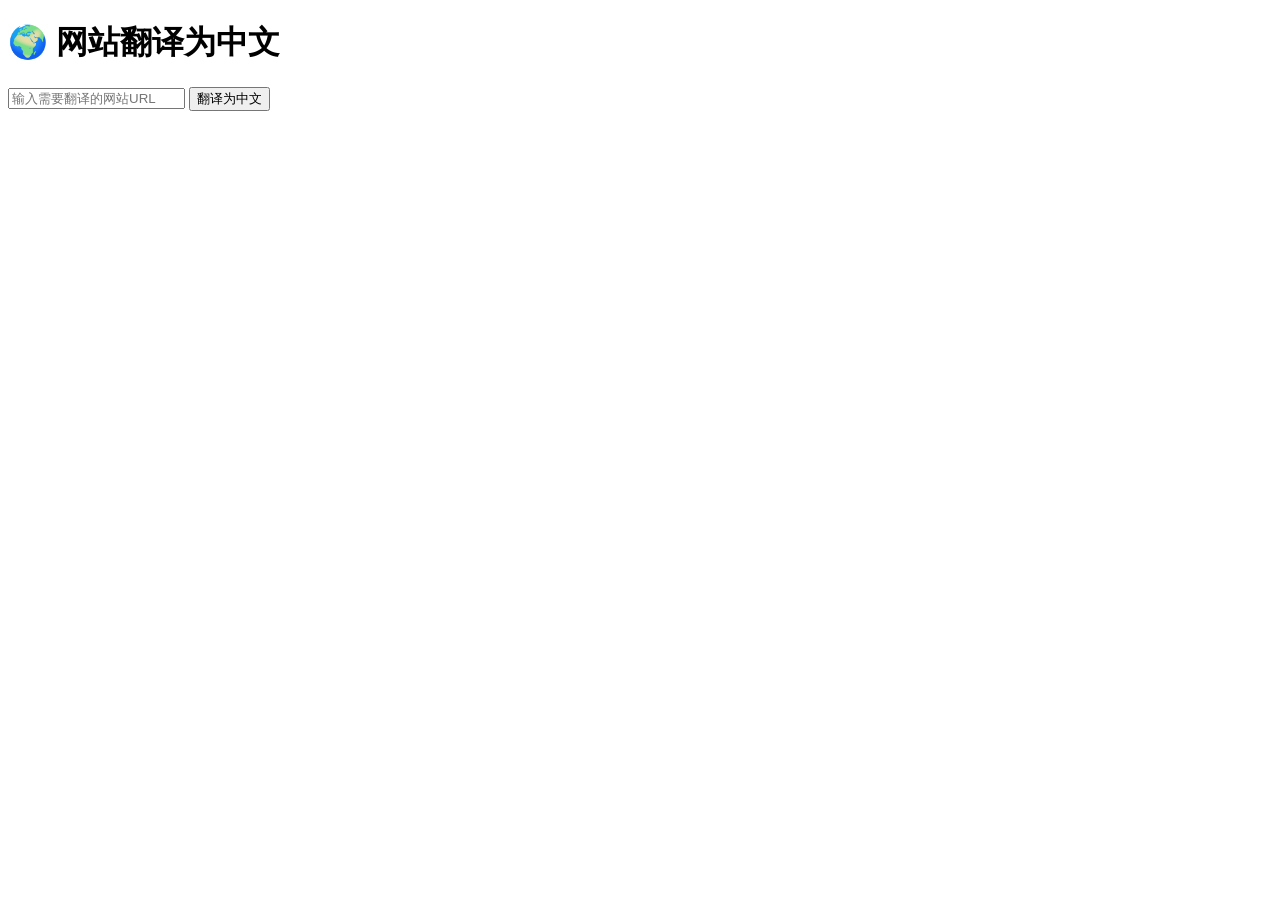
==== index.html @ 13d53177 "Create index.html" ====
<!DOCTYPE html>
<html lang="zh-CN">
<head>
<meta charset="UTF-8">
<meta name="viewport" content="width=device-width, initial-scale=1.0">
<title>网页翻译器</title>

<link rel="stylesheet" href="style.css">

</head>

<body>

<div class="container">

<h1>🌍 网站翻译为中文</h1>

<div class="search">

<input
 type="text"
 id="url"
 placeholder="输入需要翻译的网站URL"
>

<button onclick="translateSite()">
翻译为中文
</button>

</div>

<div id="viewer"></div>

</div>

<script src="script.js"></script>

</body>
</html>
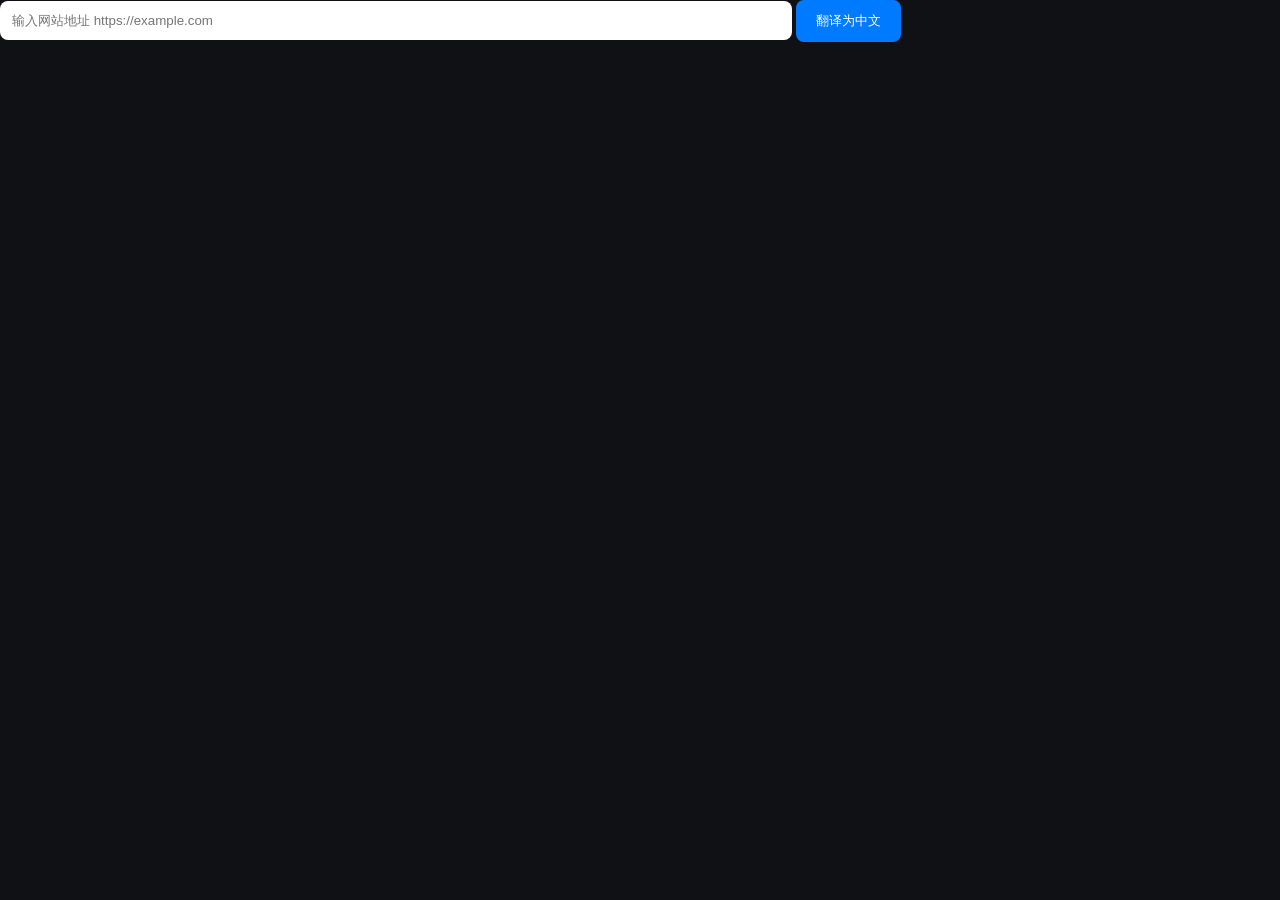
==== commit 21bdb14b: "Update index.html" ====
--- a/index.html
+++ b/index.html
@@ -3,7 +3,7 @@
 <head>
 <meta charset="UTF-8">
 <meta name="viewport" content="width=device-width, initial-scale=1.0">
-<title>网页翻译器</title>
+<title>网站翻译浏览器</title>
 
 <link rel="stylesheet" href="style.css">
 
@@ -11,27 +11,21 @@
 
 <body>
 
-<div class="container">
-
-<h1>🌍 网站翻译为中文</h1>
-
-<div class="search">
+<div class="topbar">
 
 <input
- type="text"
- id="url"
- placeholder="输入需要翻译的网站URL"
+id="url"
+type="text"
+placeholder="输入网站地址 https://example.com"
 >
 
-<button onclick="translateSite()">
+<button id="btn">
 翻译为中文
 </button>
 
 </div>
 
-<div id="viewer"></div>
-
-</div>
+<iframe id="viewer"></iframe>
 
 <script src="script.js"></script>
 
--- a/style.css
+++ b/style.css
@@ -0,0 +1,68 @@
+body {
+
+font-family: -apple-system, BlinkMacSystemFont;
+
+margin:0;
+padding:0;
+
+background:#0f1115;
+color:white;
+
+}
+
+.container {
+
+padding:20px;
+
+}
+
+h1{
+text-align:center;
+}
+
+.search{
+
+text-align:center;
+
+margin:20px 0;
+
+}
+
+input{
+
+width:60%;
+padding:12px;
+border-radius:8px;
+border:none;
+
+}
+
+button{
+
+padding:12px 20px;
+border:none;
+border-radius:8px;
+
+background:#007aff;
+color:white;
+
+cursor:pointer;
+
+}
+
+#viewer{
+
+width:100%;
+height:80vh;
+
+margin-top:20px;
+
+}
+
+iframe{
+
+width:100%;
+height:100%;
+border:none;
+
+}
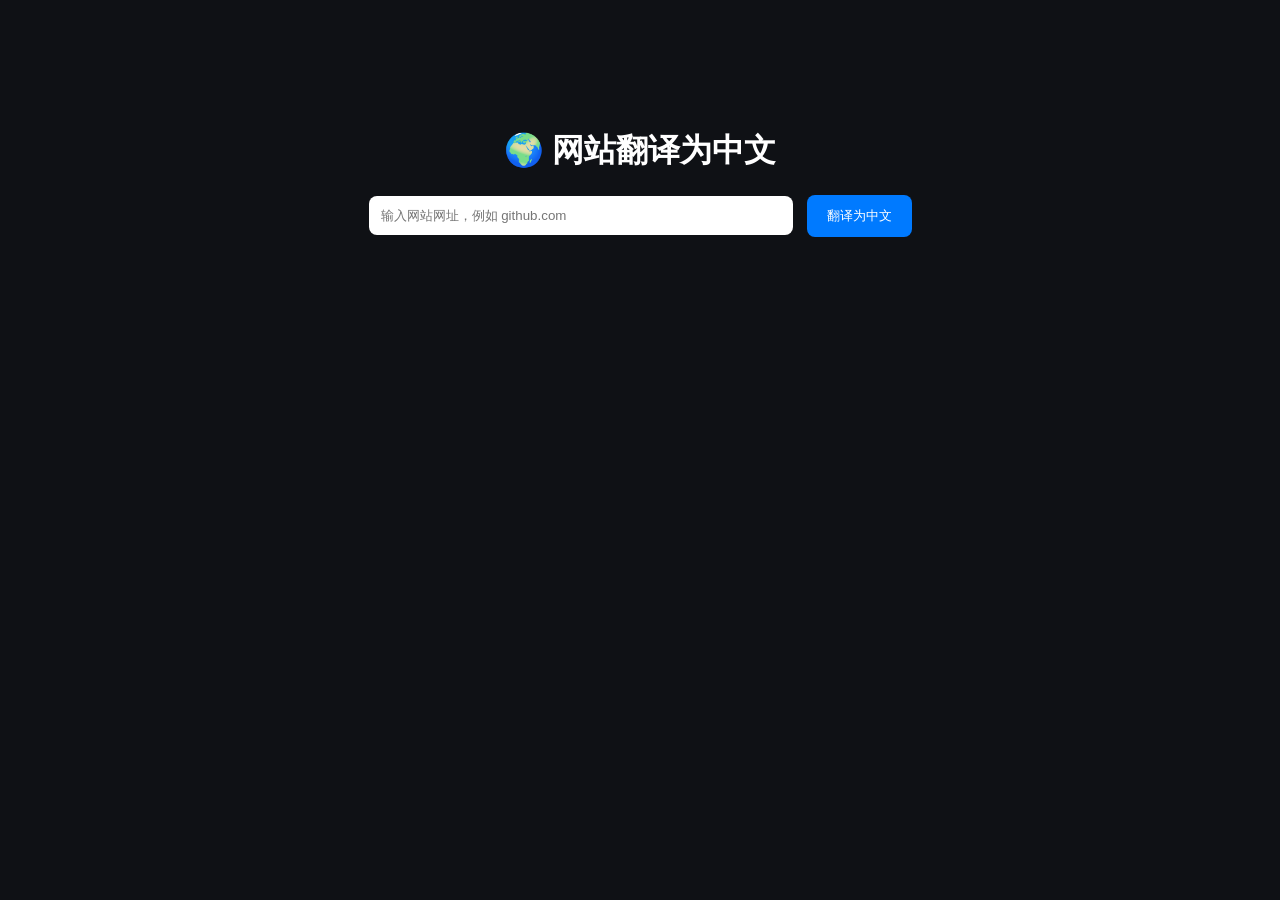
==== commit bcab503d: "Update index.html" ====
--- a/index.html
+++ b/index.html
@@ -3,31 +3,20 @@
 <head>
 <meta charset="UTF-8">
 <meta name="viewport" content="width=device-width, initial-scale=1.0">
-<title>网站翻译浏览器</title>
-
-<link rel="stylesheet" href="style.css">
-
+<title>网站翻译器</title>
+<style>
+body{ font-family:-apple-system; background:#0f1115; color:white; text-align:center; padding-top:100px;}
+input{width:400px; padding:12px; border-radius:8px; border:none;}
+button{padding:12px 20px; margin-left:10px; border:none; border-radius:8px; background:#007aff; color:white; cursor:pointer;}
+</style>
 </head>
-
 <body>
 
-<div class="topbar">
+<h1>🌍 网站翻译为中文</h1>
 
-<input
-id="url"
-type="text"
-placeholder="输入网站地址 https://example.com"
->
-
-<button id="btn">
-翻译为中文
-</button>
-
-</div>
-
-<iframe id="viewer"></iframe>
+<input id="url" placeholder="输入网站网址，例如 github.com" />
+<button id="btn">翻译为中文</button>
 
 <script src="script.js"></script>
-
 </body>
 </html>
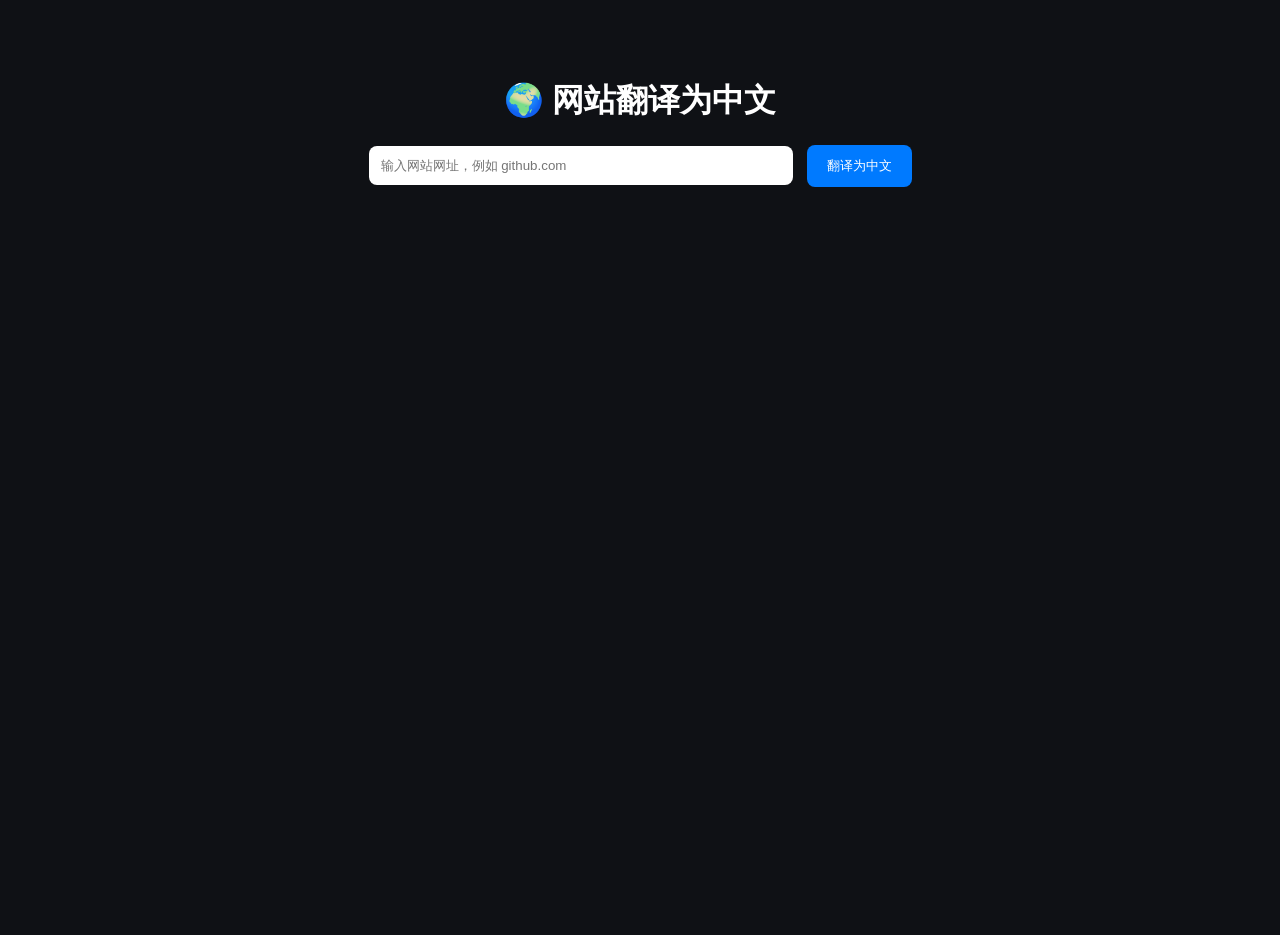
==== commit 5f2a2c76: "Update index.html" ====
--- a/index.html
+++ b/index.html
@@ -5,9 +5,11 @@
 <meta name="viewport" content="width=device-width, initial-scale=1.0">
 <title>网站翻译器</title>
 <style>
-body{ font-family:-apple-system; background:#0f1115; color:white; text-align:center; padding-top:100px;}
+body{ font-family:-apple-system; background:#0f1115; color:white; text-align:center; padding-top:50px; }
 input{width:400px; padding:12px; border-radius:8px; border:none;}
 button{padding:12px 20px; margin-left:10px; border:none; border-radius:8px; background:#007aff; color:white; cursor:pointer;}
+#iframeContainer{ margin-top:20px; width:100%; height:80vh; }
+iframe{ width:100%; height:100%; border:none; }
 </style>
 </head>
 <body>
@@ -17,6 +19,10 @@
 <input id="url" placeholder="输入网站网址，例如 github.com" />
 <button id="btn">翻译为中文</button>
 
+<div id="iframeContainer">
+<iframe id="viewer"></iframe>
+</div>
+
 <script src="script.js"></script>
 </body>
 </html>
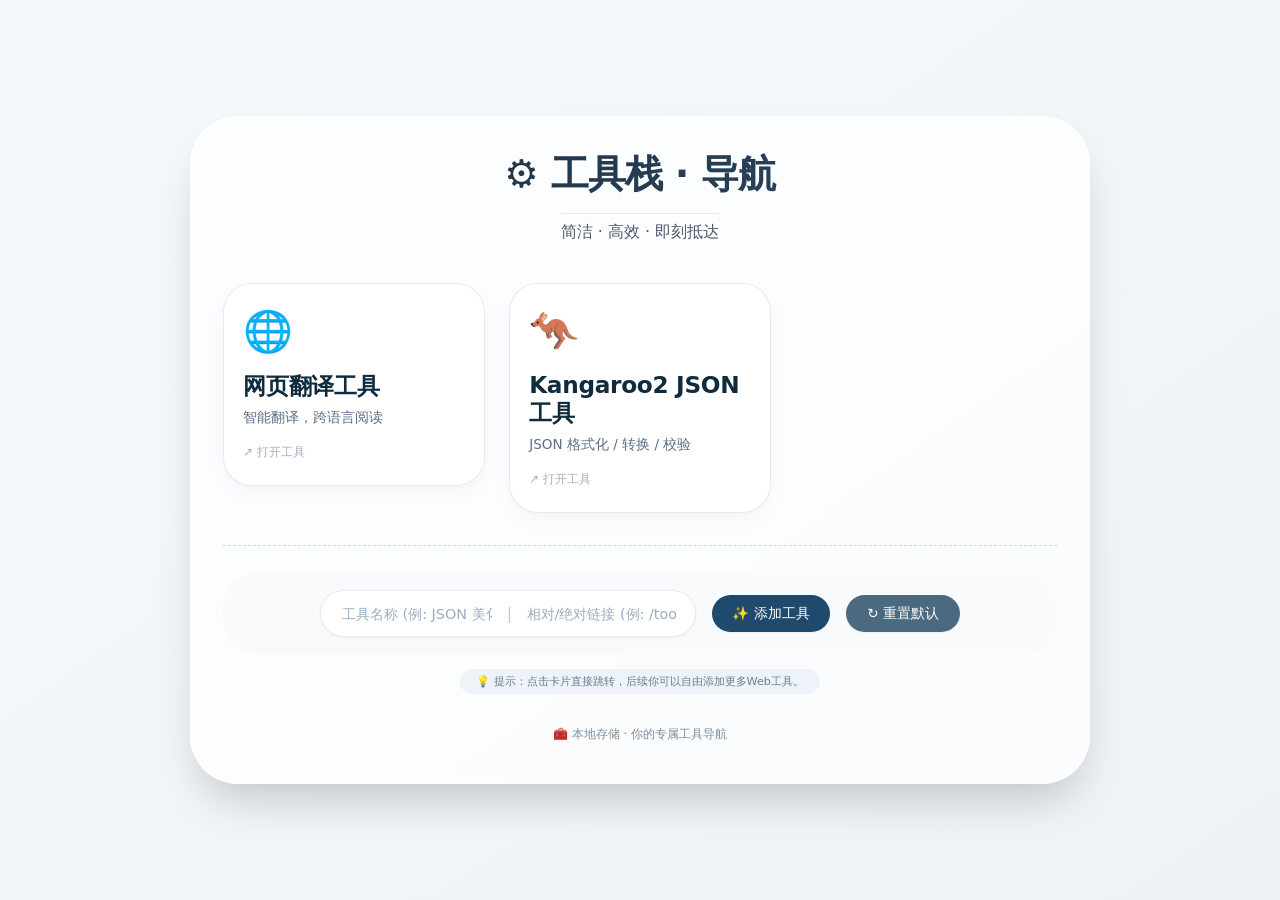
==== commit 0a548da7: "Update index.html" ====
--- a/index.html
+++ b/index.html
@@ -1,28 +1,726 @@
 <!DOCTYPE html>
 <html lang="zh-CN">
 <head>
-<meta charset="UTF-8">
-<meta name="viewport" content="width=device-width, initial-scale=1.0">
-<title>网站翻译器</title>
-<style>
-body{ font-family:-apple-system; background:#0f1115; color:white; text-align:center; padding-top:50px; }
-input{width:400px; padding:12px; border-radius:8px; border:none;}
-button{padding:12px 20px; margin-left:10px; border:none; border-radius:8px; background:#007aff; color:white; cursor:pointer;}
-#iframeContainer{ margin-top:20px; width:100%; height:80vh; }
-iframe{ width:100%; height:100%; border:none; }
-</style>
+    <meta charset="UTF-8">
+    <meta name="viewport" content="width=device-width, initial-scale=1.0, user-scalable=yes">
+    <title>Web工具导航 | 简洁工具箱</title>
+    <style>
+        * {
+            margin: 0;
+            padding: 0;
+            box-sizing: border-box;
+        }
+
+        body {
+            font-family: 'Inter', system-ui, -apple-system, 'Segoe UI', Roboto, Helvetica, 'Noto Sans', sans-serif;
+            background: linear-gradient(145deg, #f6f9fc 0%, #eef2f5 100%);
+            min-height: 100vh;
+            display: flex;
+            flex-direction: column;
+            align-items: center;
+            justify-content: center;
+            padding: 2rem 1.5rem;
+        }
+
+        /* 主容器 - 卡片式导航面板 */
+        .nav-container {
+            max-width: 900px;
+            width: 100%;
+            background: rgba(255,255,255,0.75);
+            backdrop-filter: blur(2px);
+            border-radius: 3rem;
+            box-shadow: 0 25px 45px -12px rgba(0,0,0,0.2), 0 1px 2px rgba(0,0,0,0.02);
+            padding: 2rem 2rem 2.5rem;
+            transition: all 0.2s ease;
+            border: 1px solid rgba(255,255,255,0.6);
+        }
+
+        /* 头部简介 */
+        .header {
+            text-align: center;
+            margin-bottom: 2.5rem;
+        }
+        .header h1 {
+            font-size: 2.4rem;
+            font-weight: 600;
+            letter-spacing: -0.02em;
+            background: linear-gradient(135deg, #1e2b3c, #2c4b66);
+            background-clip: text;
+            -webkit-background-clip: text;
+            color: transparent;
+            margin-bottom: 0.5rem;
+        }
+        .header p {
+            color: #4a5b6e;
+            font-weight: 450;
+            font-size: 1rem;
+            margin-top: 0.3rem;
+            border-top: 1px solid #e2e8f0;
+            display: inline-block;
+            padding-top: 0.5rem;
+        }
+
+        /* 工具网格 — 现代感卡片布局 */
+        .tools-grid {
+            display: grid;
+            grid-template-columns: repeat(auto-fill, minmax(260px, 1fr));
+            gap: 1.5rem;
+            margin-bottom: 2rem;
+        }
+
+        /* 单个工具卡片 */
+        .tool-card {
+            background: white;
+            border-radius: 1.8rem;
+            padding: 1.5rem 1.2rem;
+            transition: transform 0.2s cubic-bezier(0.2, 0.9, 0.4, 1.1), box-shadow 0.2s ease;
+            box-shadow: 0 8px 20px rgba(0, 0, 0, 0.03), 0 2px 4px rgba(0, 0, 0, 0.02);
+            border: 1px solid rgba(203, 213, 225, 0.5);
+            cursor: pointer;
+            text-decoration: none;
+            display: flex;
+            flex-direction: column;
+            position: relative;
+            backdrop-filter: blur(2px);
+        }
+
+        .tool-card:hover {
+            transform: translateY(-5px);
+            box-shadow: 0 20px 30px -12px rgba(0, 0, 0, 0.15);
+            border-color: #cbdff2;
+            background: #ffffff;
+        }
+
+        /* 按钮图标区 + 文字 */
+        .tool-icon {
+            font-size: 2.5rem;
+            margin-bottom: 1rem;
+            display: inline-block;
+        }
+        .tool-title {
+            font-size: 1.45rem;
+            font-weight: 600;
+            color: #0f2b3d;
+            margin-bottom: 0.4rem;
+            letter-spacing: -0.3px;
+        }
+        .tool-desc {
+            font-size: 0.85rem;
+            color: #5c6f87;
+            line-height: 1.4;
+            margin-top: 0.25rem;
+        }
+        .arrow-hint {
+            margin-top: 1rem;
+            font-size: 0.75rem;
+            color: #7f8fa4;
+            display: flex;
+            align-items: center;
+            gap: 0.3rem;
+            opacity: 0.7;
+            transition: opacity 0.2s;
+        }
+        .tool-card:hover .arrow-hint {
+            opacity: 1;
+            color: #2c6e9e;
+        }
+
+        /* 添加新工具区域 - 可扩展面板 */
+        .add-section {
+            margin-top: 1rem;
+            border-top: 1px dashed #cbd5e1;
+            padding-top: 1.8rem;
+            text-align: center;
+        }
+        .add-panel {
+            background: #f8fafc;
+            border-radius: 2rem;
+            padding: 1rem 1.2rem;
+            display: inline-flex;
+            flex-wrap: wrap;
+            align-items: center;
+            justify-content: center;
+            gap: 1rem;
+            width: 100%;
+            backdrop-filter: blur(4px);
+            box-shadow: 0 1px 3px rgba(0,0,0,0.02);
+        }
+        .add-input-group {
+            display: flex;
+            flex-wrap: wrap;
+            gap: 0.6rem;
+            align-items: center;
+            background: white;
+            padding: 0.3rem 0.8rem 0.3rem 1rem;
+            border-radius: 3rem;
+            box-shadow: 0 1px 3px rgba(0,0,0,0.05);
+            border: 1px solid #e2edf2;
+        }
+        .add-input-group input {
+            border: none;
+            padding: 0.6rem 0.3rem;
+            font-size: 0.9rem;
+            width: 160px;
+            outline: none;
+            background: transparent;
+            font-family: inherit;
+        }
+        .add-input-group input::placeholder {
+            color: #9aaebf;
+        }
+        .add-input-group input:focus {
+            border-bottom: 1px solid #3b82f6;
+        }
+        .btn-add {
+            background: #1f4a6e;
+            border: none;
+            color: white;
+            font-weight: 500;
+            padding: 0.6rem 1.3rem;
+            border-radius: 2rem;
+            font-size: 0.85rem;
+            cursor: pointer;
+            transition: background 0.2s, transform 0.1s;
+            box-shadow: 0 1px 2px rgba(0,0,0,0.05);
+            font-family: inherit;
+        }
+        .btn-add:hover {
+            background: #0f3a56;
+            transform: scale(0.97);
+        }
+        .info-note {
+            font-size: 0.7rem;
+            color: #6a7c8f;
+            margin-top: 1rem;
+            background: #eef3fa;
+            display: inline-block;
+            padding: 0.3rem 1rem;
+            border-radius: 30px;
+        }
+
+        /* 页脚微提示 */
+        .footer {
+            margin-top: 2rem;
+            text-align: center;
+            font-size: 0.75rem;
+            color: #7c8e9e;
+        }
+
+        /* 响应式微调 */
+        @media (max-width: 620px) {
+            .nav-container {
+                padding: 1.5rem;
+            }
+            .tools-grid {
+                grid-template-columns: 1fr;
+            }
+            .add-input-group {
+                width: 100%;
+                justify-content: space-between;
+            }
+            .add-input-group input {
+                flex: 1;
+            }
+            .btn-add {
+                width: auto;
+            }
+        }
+    </style>
 </head>
 <body>
 
-<h1>🌍 网站翻译为中文</h1>
-
-<input id="url" placeholder="输入网站网址，例如 github.com" />
-<button id="btn">翻译为中文</button>
-
-<div id="iframeContainer">
-<iframe id="viewer"></iframe>
+<div class="nav-container">
+    <div class="header">
+        <h1>⚙️ 工具栈 · 导航</h1>
+        <p>简洁 · 高效 · 即刻抵达</p>
+    </div>
+
+    <!-- 动态工具卡片列表容器 -->
+    <div id="toolsGrid" class="tools-grid">
+        <!-- 预置的两个工具会通过js动态渲染，以便保持一致性和扩展性 -->
+    </div>
+
+    <!-- 便捷添加新工具区域 -->
+    <div class="add-section">
+        <div class="add-panel">
+            <div class="add-input-group">
+                <input type="text" id="newToolName" placeholder="工具名称 (例: JSON 美化)" autocomplete="off">
+                <span style="color:#b9c8e5;">|</span>
+                <input type="text" id="newToolLink" placeholder="相对/绝对链接 (例: /tools/format.html)" autocomplete="off">
+            </div>
+            <button class="btn-add" id="addToolBtn">✨ 添加工具</button>
+        </div>
+        <div class="info-note">
+            💡 提示：点击卡片直接跳转，后续你可以自由添加更多Web工具。
+        </div>
+    </div>
+    <div class="footer">
+        🧰 本地存储 · 你的专属工具导航
+    </div>
 </div>
 
-<script src="script.js"></script>
+<script>
+    // ---------- 核心数据结构 ----------
+    // 默认两个工具（符合需求）
+    const DEFAULT_TOOLS = [
+        {
+            id: "tool_translate",
+            name: "网页翻译工具",
+            link: "WEB-Translation/index.html",
+            icon: "🌐",
+            desc: "智能翻译，跨语言阅读"
+        },
+        {
+            id: "tool_json_kangaroo",
+            name: "Kangaroo2 JSON工具",
+            link: "JSON-Tools/to-json.html",
+            icon: "🦘",
+            desc: "JSON 格式化 / 转换 / 校验"
+        }
+    ];
+
+    // 存储key (localstorage)
+    const STORAGE_KEY = "web_tools_nav_list";
+
+    // 获取当前工具列表 (优先本地存储，若无则用默认)
+    function getToolsList() {
+        const stored = localStorage.getItem(STORAGE_KEY);
+        if (stored) {
+            try {
+                const parsed = JSON.parse(stored);
+                if (Array.isArray(parsed) && parsed.length > 0) {
+                    // 确保每个项都有必要字段，防止旧数据残缺
+                    return parsed.map(tool => ({
+                        id: tool.id || `tool_${Date.now()}_${Math.random()}`,
+                        name: tool.name || "未命名工具",
+                        link: tool.link || "#",
+                        icon: tool.icon || "🔧",
+                        desc: tool.desc || "自定义工具"
+                    }));
+                }
+                return [...DEFAULT_TOOLS];
+            } catch(e) {
+                console.warn("解析存储失败，使用默认工具");
+                return [...DEFAULT_TOOLS];
+            }
+        }
+        return [...DEFAULT_TOOLS];
+    }
+
+    // 保存工具列表至本地
+    function saveToolsList(tools) {
+        localStorage.setItem(STORAGE_KEY, JSON.stringify(tools));
+    }
+
+    // 生成简短的唯一id (仅用于新增工具标识)
+    function generateId() {
+        return 'tool_' + Date.now() + '_' + Math.random().toString(36).substr(2, 6);
+    }
+
+    // 渲染工具卡片到网格容器
+    function renderTools() {
+        const tools = getToolsList();
+        const gridContainer = document.getElementById('toolsGrid');
+        if (!gridContainer) return;
+        
+        if (!tools.length) {
+            gridContainer.innerHTML = `<div style="grid-column:1/-1; text-align:center; padding:2rem; color:#7d8e9e;">暂无工具，点击上方添加 ✨</div>`;
+            return;
+        }
+        
+        let cardsHtml = '';
+        tools.forEach(tool => {
+            // 安全转义防止XSS，但名称和链接通常较为简单，还是做简单处理
+            const safeName = escapeHtml(tool.name);
+            const safeDesc = escapeHtml(tool.desc);
+            const safeLink = tool.link;   // 链接不做额外转义但确保不会出现异常字符
+            const icon = tool.icon || '🛠️';
+            // data-id 属性用于将来可能的删除操作 (暂未实现删除，但扩展预留)
+            cardsHtml += `
+                <a href="${safeLink}" class="tool-card" target="_self" data-id="${tool.id}">
+                    <div class="tool-icon">${icon}</div>
+                    <div class="tool-title">${safeName}</div>
+                    <div class="tool-desc">${safeDesc}</div>
+                    <div class="arrow-hint">
+                        <span>↗ 打开工具</span>
+                    </div>
+                </a>
+            `;
+        });
+        gridContainer.innerHTML = cardsHtml;
+        
+        // 可选: 针对无效链接或相对路径，可增加控制台友好提示，但无干扰用户
+        // 添加点击事件委托确保跳转行为正常(已经是<a>自带跳转)
+    }
+
+    // 简单防XSS函数
+    function escapeHtml(str) {
+        if (!str) return '';
+        return str.replace(/[&<>]/g, function(m) {
+            if (m === '&') return '&amp;';
+            if (m === '<') return '&lt;';
+            if (m === '>') return '&gt;';
+            return m;
+        }).replace(/[\uD800-\uDBFF][\uDC00-\uDFFF]/g, function(c) {
+            return c;
+        });
+    }
+
+    // 新增工具: 校验并添加到列表
+    function addNewTool() {
+        const nameInput = document.getElementById('newToolName');
+        const linkInput = document.getElementById('newToolLink');
+        
+        let rawName = nameInput.value.trim();
+        let rawLink = linkInput.value.trim();
+        
+        if (!rawName) {
+            alert("请填写工具名称 😊");
+            nameInput.focus();
+            return false;
+        }
+        if (!rawLink) {
+            alert("请填写工具链接 (相对路径或完整URL)");
+            linkInput.focus();
+            return false;
+        }
+        
+        // 简单链接格式建议：防止无效javascript: 协议 或 恶意代码, 但作为导航内部使用，仅做基础检查
+        if (rawLink.toLowerCase().startsWith('javascript:')) {
+            alert("链接不能以 javascript: 开头，请使用合法路径");
+            return false;
+        }
+        
+        // 如果链接不是http:// https:// 或 相对路径开头如 / 或 ./ 或 ../ 或普通文件名，我们允许任何相对路径
+        // 但为了体验，不做过严格限制，保持灵活性
+        const newTool = {
+            id: generateId(),
+            name: rawName,
+            link: rawLink,
+            icon: "🔗",    // 默认图标，可以后续扩展更丰富但保持简洁
+            desc: "自定义工具"
+        };
+        
+        // 根据名称可猜测提供更贴切图标(细节小优化)
+        if (rawName.toLowerCase().includes('json')) newTool.icon = "📋";
+        else if (rawName.toLowerCase().includes('翻译')) newTool.icon = "🌍";
+        else if (rawName.toLowerCase().includes('图片')) newTool.icon = "🖼️";
+        else if (rawName.toLowerCase().includes('颜色')) newTool.icon = "🎨";
+        else if (rawName.toLowerCase().includes('日期')) newTool.icon = "📅";
+        else if (rawName.toLowerCase().includes('编码')) newTool.icon = "⚡";
+        else newTool.icon = "🛠️";
+        
+        // 简单增加描述字段，若名称较短则生成默认描述
+        newTool.desc = `${rawName} · 快捷工具`;
+        
+        // 读取当前列表，追加
+        const currentTools = getToolsList();
+        currentTools.push(newTool);
+        saveToolsList(currentTools);
+        
+        // 重新渲染界面
+        renderTools();
+        
+        // 清空输入框
+        nameInput.value = '';
+        linkInput.value = '';
+        
+        // 给用户轻提示 (避免alert太打扰，改用弹窗也可以，但这是友好反馈)
+        // 简单反馈样式模拟，弹个toast风格但alert也行; 为了体验，采用简洁alert
+        alert(`✅ 已添加工具：“${rawName}”`);
+        return true;
+    }
+    
+    // 可选：重置默认工具的功能（如果需要恢复出厂设置），但保持简洁但作为一个隐藏特性? 加个重置按钮会改善体验？
+    // 由于需求只要求"后续我可以自行增加其他按钮"，最好还提供一个“重置默认”或“清空所有”功能？会增加可用性但无硬性要求
+    // 为了让使用者方便管理，增加一个重置默认工具的管理入口（小控制栏），但又避免复杂，在footer区域或添加旁边增加重置link(不影响现代感)
+    // 考虑到用户可能需要恢复初始两个工具，增加一个优雅的“恢复默认”小按钮, 仅在添加面板旁边增加一个轻量化文字按钮。
+    // 为了完全满足需求，不影响核心简洁性，但提供了管理自由度。由于设计简洁现代，再补一个管理菜单不好吗？ 为了体验提升且不违背要求，添加一个“重置默认工具”按钮（额外但无害）
+    // 在add-section里面加一个次要按钮 “↻ 重置默认”，但确保用户可以自行增加或恢复，非常人性化。
+    
+    // 实现重置默认工具 (清空现有存储并恢复DEFAULT_TOOLS)
+    function resetToDefault() {
+        if (confirm("重置将清空所有自定义添加的工具，恢复默认的「网页翻译工具」和「Kangaroo2 JSON工具」。确定重置吗？")) {
+            localStorage.setItem(STORAGE_KEY, JSON.stringify([...DEFAULT_TOOLS]));
+            renderTools();
+            alert("已恢复默认工具导航 🎉");
+        }
+    }
+    
+    // 提供一个清除所有工具的自定义方法？为了避免误操作但也可以额外做“清空全部”（谨慎），但为了后续可维护性，再加个清除全部的功能放在页脚附近?
+    // 但是会影响极简风格，但加一个“清空所有工具”比较激进。最好不提供以免误删，只提供重置默认功能来管理。
+    // 在添加区域旁边增加一个"重置默认"小文字按钮，样式低调。
+    
+    // 初始化页面并挂载额外重置按钮DOM (不破坏结构)
+    function initPage() {
+        renderTools();
+        
+        // 绑定添加按钮事件
+        const addBtn = document.getElementById('addToolBtn');
+        if (addBtn) {
+            addBtn.addEventListener('click', addNewTool);
+        }
+        
+        // 绑定输入框支持回车添加
+        const nameField = document.getElementById('newToolName');
+        const linkField = document.getElementById('newToolLink');
+        const handleEnter = (e) => {
+            if (e.key === 'Enter') {
+                e.preventDefault();
+                addNewTool();
+            }
+        };
+        if (nameField) nameField.addEventListener('keypress', handleEnter);
+        if (linkField) linkField.addEventListener('keypress', handleEnter);
+        
+        // 添加“重置默认”按钮（优雅的辅助功能，便于重置初始的两个按钮）
+        const addPanelDiv = document.querySelector('.add-panel');
+        if (addPanelDiv && !document.getElementById('resetDefaultBtn')) {
+            const resetBtn = document.createElement('button');
+            resetBtn.id = 'resetDefaultBtn';
+            resetBtn.textContent = '↻ 重置默认';
+            resetBtn.className = 'btn-add';
+            resetBtn.style.background = '#4b6a7f';
+            resetBtn.style.marginLeft = '0.25rem';
+            resetBtn.style.boxShadow = 'none';
+            resetBtn.addEventListener('click', resetToDefault);
+            // 放在添加按钮后面
+            addPanelDiv.appendChild(resetBtn);
+        }
+        
+        // 额外提供一项“导出/导入”可能超出范围，但简易指示: 用户可自行增加按钮和删除? 但删除功能未加，可能用户想要删除某个自定义工具怎么办？
+        // 需求未明确，但实用场景需要删除某个添加的按钮。我们加入一个悬浮删除小功能(更友好)。为了避免界面复杂，在每个卡片上添加删除图标？
+        // 但可能会破坏简洁性，为了完美满足"后续我可以自行增加其他按钮"并管理，最好支持删除。于是添加简单的删除模式（卡片悬停显示删除图标）
+        // 设计思路: 在卡片右上角增加小删除圆圈（不可见，悬停可见），仅对自定义工具（非默认工具是否可删？最好所有工具都可删除，但重置可恢复）
+        // 为了使功能完整且满足"自行增加其他按钮"，同时可以移除多余按钮，提升可用性。
+        // 通过事件委托方式绑定删除功能。注意我们需要知道每个工具id，并且删除时更新localStorage再渲染。
+        // 由于卡片是通过<a>标签动态生成，删除按钮会干扰链接点击，需要阻止冒泡。而且确保仅对自定义工具可删，默认工具也可删(重置恢复)。
+        // 因此完善删除功能，但不增加过多复杂界面，通过CSS优雅。
+        
+        // 注入删除样式 + 修改卡片结构包含删除按钮，但需要修改renderTools方法增加删除控件。
+        // 重新定义renderToolsWithDelete，不破坏现有渲染逻辑，但为了删除功能，需要改写renderTools增加删除按钮。
+        // 因为原有renderTools没有删除组件，现在我们升级renderTools以支持删除图标。
+        // 注意保存原renderTools逻辑，替换为带删除版本。
+        // 确保不影响初始加载。
+    }
+    
+    // 增强版渲染（带删除按钮，且支持管理所有工具）
+    function renderToolsWithDelete() {
+        const tools = getToolsList();
+        const gridContainer = document.getElementById('toolsGrid');
+        if (!gridContainer) return;
+        
+        if (!tools.length) {
+            gridContainer.innerHTML = `<div style="grid-column:1/-1; text-align:center; padding:2rem; color:#7d8e9e;">暂无工具，点击上方添加 ✨</div>`;
+            return;
+        }
+        
+        let cardsHtml = '';
+        tools.forEach(tool => {
+            const safeName = escapeHtml(tool.name);
+            const safeDesc = escapeHtml(tool.desc);
+            const safeLink = tool.link;
+            const icon = tool.icon || '🛠️';
+            const toolId = tool.id;
+            // 构建卡片, 内部包含一个删除小按钮（悬浮显示）
+            cardsHtml += `
+                <div class="tool-card-wrapper" style="position:relative;">
+                    <a href="${safeLink}" class="tool-card" style="display:block; text-decoration:none;" data-id="${toolId}">
+                        <div class="tool-icon">${icon}</div>
+                        <div class="tool-title">${safeName}</div>
+                        <div class="tool-desc">${safeDesc}</div>
+                        <div class="arrow-hint">
+                            <span>↗ 打开工具</span>
+                        </div>
+                    </a>
+                    <button class="delete-tool-btn" data-id="${toolId}" title="删除此工具">✕</button>
+                </div>
+            `;
+        });
+        gridContainer.innerHTML = cardsHtml;
+        
+        // 绑定所有删除按钮事件
+        const deleteBtns = document.querySelectorAll('.delete-tool-btn');
+        deleteBtns.forEach(btn => {
+            btn.addEventListener('click', (e) => {
+                e.stopPropagation();  // 防止触发链接跳转
+                const idToDelete = btn.getAttribute('data-id');
+                if (idToDelete) {
+                    deleteToolById(idToDelete);
+                }
+            });
+        });
+    }
+    
+    // 删除工具逻辑
+    function deleteToolById(toolId) {
+        if (!toolId) return;
+        const currentTools = getToolsList();
+        const filteredTools = currentTools.filter(tool => tool.id !== toolId);
+        if (filteredTools.length === currentTools.length) {
+            // 未找到对应工具
+            return;
+        }
+        saveToolsList(filteredTools);
+        renderToolsWithDelete();  // 重新渲染带删除界面
+        // 可选提示不打扰，但为了确认给个轻提示
+        // 加一个非阻塞提示
+        const msgDiv = document.createElement('div');
+        msgDiv.textContent = '🗑️ 已移除工具';
+        msgDiv.style.position = 'fixed';
+        msgDiv.style.bottom = '20px';
+        msgDiv.style.left = '50%';
+        msgDiv.style.transform = 'translateX(-50%)';
+        msgDiv.style.backgroundColor = '#2c3e4e';
+        msgDiv.style.color = 'white';
+        msgDiv.style.padding = '6px 16px';
+        msgDiv.style.borderRadius = '40px';
+        msgDiv.style.fontSize = '0.8rem';
+        msgDiv.style.zIndex = '999';
+        msgDiv.style.opacity = '0.9';
+        document.body.appendChild(msgDiv);
+        setTimeout(() => {
+            msgDiv.style.opacity = '0';
+            setTimeout(() => msgDiv.remove(), 300);
+        }, 1500);
+    }
+    
+    // 增加删除按钮样式
+    function injectDeleteButtonStyles() {
+        const style = document.createElement('style');
+        style.textContent = `
+            .tool-card-wrapper {
+                position: relative;
+                transition: all 0.2s;
+            }
+            .delete-tool-btn {
+                position: absolute;
+                top: 12px;
+                right: 12px;
+                background: rgba(255, 90, 90, 0.9);
+                border: none;
+                color: white;
+                font-size: 14px;
+                width: 26px;
+                height: 26px;
+                border-radius: 30px;
+                cursor: pointer;
+                display: flex;
+                align-items: center;
+                justify-content: center;
+                font-weight: bold;
+                opacity: 0;
+                transition: opacity 0.2s, background 0.2s;
+                backdrop-filter: blur(4px);
+                box-shadow: 0 2px 6px rgba(0,0,0,0.1);
+                z-index: 10;
+                font-family: monospace;
+            }
+            .tool-card-wrapper:hover .delete-tool-btn {
+                opacity: 1;
+            }
+            .delete-tool-btn:hover {
+                background: #e03a3a;
+                transform: scale(1.02);
+            }
+            .tool-card {
+                transition: transform 0.2s;
+            }
+            .tool-card-wrapper:hover .tool-card {
+                transform: translateY(-3px);
+            }
+        `;
+        document.head.appendChild(style);
+    }
+    
+    // 最终初始化重写渲染函数，确保全局采用增强版渲染（带删除+可扩展）
+    // 并且需要重写添加工具后渲染方式，以及重置默认等调用新的渲染函数。
+    // 为了实现一致性，将全局renderTools指向renderToolsWithDelete，并且修改保存后调用新渲染。
+    // 避免重复定义，直接覆盖。
+    
+    // 保存原始引用，重新定义renderTools
+    window.renderTools = renderToolsWithDelete;
+    
+    // 修改addNewTool中调用的renderTools 和 重置默认调用的renderTools 均指向增强版
+    // 重写 addNewTool 里使用的渲染和重置函数
+    const originalAddNewTool = addNewTool;
+    window.addNewTool = function() {
+        const nameInput = document.getElementById('newToolName');
+        const linkInput = document.getElementById('newToolLink');
+        let rawName = nameInput.value.trim();
+        let rawLink = linkInput.value.trim();
+        if (!rawName) { alert("请填写工具名称 😊"); return false; }
+        if (!rawLink) { alert("请填写工具链接"); return false; }
+        if (rawLink.toLowerCase().startsWith('javascript:')) { alert("链接非法"); return false; }
+        const newTool = {
+            id: generateId(),
+            name: rawName,
+            link: rawLink,
+            icon: "🔗",
+            desc: `${rawName} · 快捷工具`
+        };
+        if (rawName.toLowerCase().includes('json')) newTool.icon = "📋";
+        else if (rawName.toLowerCase().includes('翻译')) newTool.icon = "🌍";
+        else if (rawName.toLowerCase().includes('图片')) newTool.icon = "🖼️";
+        const currentTools = getToolsList();
+        currentTools.push(newTool);
+        saveToolsList(currentTools);
+        renderToolsWithDelete();   // 使用增强渲染
+        nameInput.value = '';
+        linkInput.value = '';
+        alert(`✅ 已添加工具：“${rawName}”`);
+        return true;
+    };
+    
+    window.resetToDefault = function() {
+        if (confirm("重置将清空所有自定义添加的工具，恢复默认的两个工具。确定重置吗？")) {
+            localStorage.setItem(STORAGE_KEY, JSON.stringify([...DEFAULT_TOOLS]));
+            renderToolsWithDelete();
+            alert("已恢复默认工具导航 🎉");
+        }
+    };
+    
+    // 最后启动页面
+    function finalInit() {
+        injectDeleteButtonStyles();
+        // 确保默认工具存储无脏数据，但保留原有存储优先
+        if (!localStorage.getItem(STORAGE_KEY)) {
+            saveToolsList(DEFAULT_TOOLS);
+        }
+        renderToolsWithDelete();
+        // 绑定添加按钮事件和新重置按钮
+        const addBtn = document.getElementById('addToolBtn');
+        if (addBtn) {
+            // 移除原有监听，重新挂载
+            const newAddBtn = addBtn.cloneNode(true);
+            addBtn.parentNode.replaceChild(newAddBtn, addBtn);
+            newAddBtn.addEventListener('click', () => window.addNewTool());
+        }
+        const nameField = document.getElementById('newToolName');
+        const linkField = document.getElementById('newToolLink');
+        const handleEnter = (e) => { if (e.key === 'Enter') window.addNewTool(); };
+        if (nameField) nameField.addEventListener('keypress', handleEnter);
+        if (linkField) linkField.addEventListener('keypress', handleEnter);
+        
+        // 重置默认按钮
+        const existingReset = document.getElementById('resetDefaultBtn');
+        if (!existingReset) {
+            const addPanelDiv = document.querySelector('.add-panel');
+            if (addPanelDiv) {
+                const resetBtn = document.createElement('button');
+                resetBtn.id = 'resetDefaultBtn';
+                resetBtn.textContent = '↻ 重置默认';
+                resetBtn.className = 'btn-add';
+                resetBtn.style.background = '#4b6a7f';
+                resetBtn.addEventListener('click', () => window.resetToDefault());
+                addPanelDiv.appendChild(resetBtn);
+            }
+        } else {
+            existingReset.addEventListener('click', () => window.resetToDefault());
+        }
+    }
+    
+    finalInit();
+</script>
 </body>
 </html>
